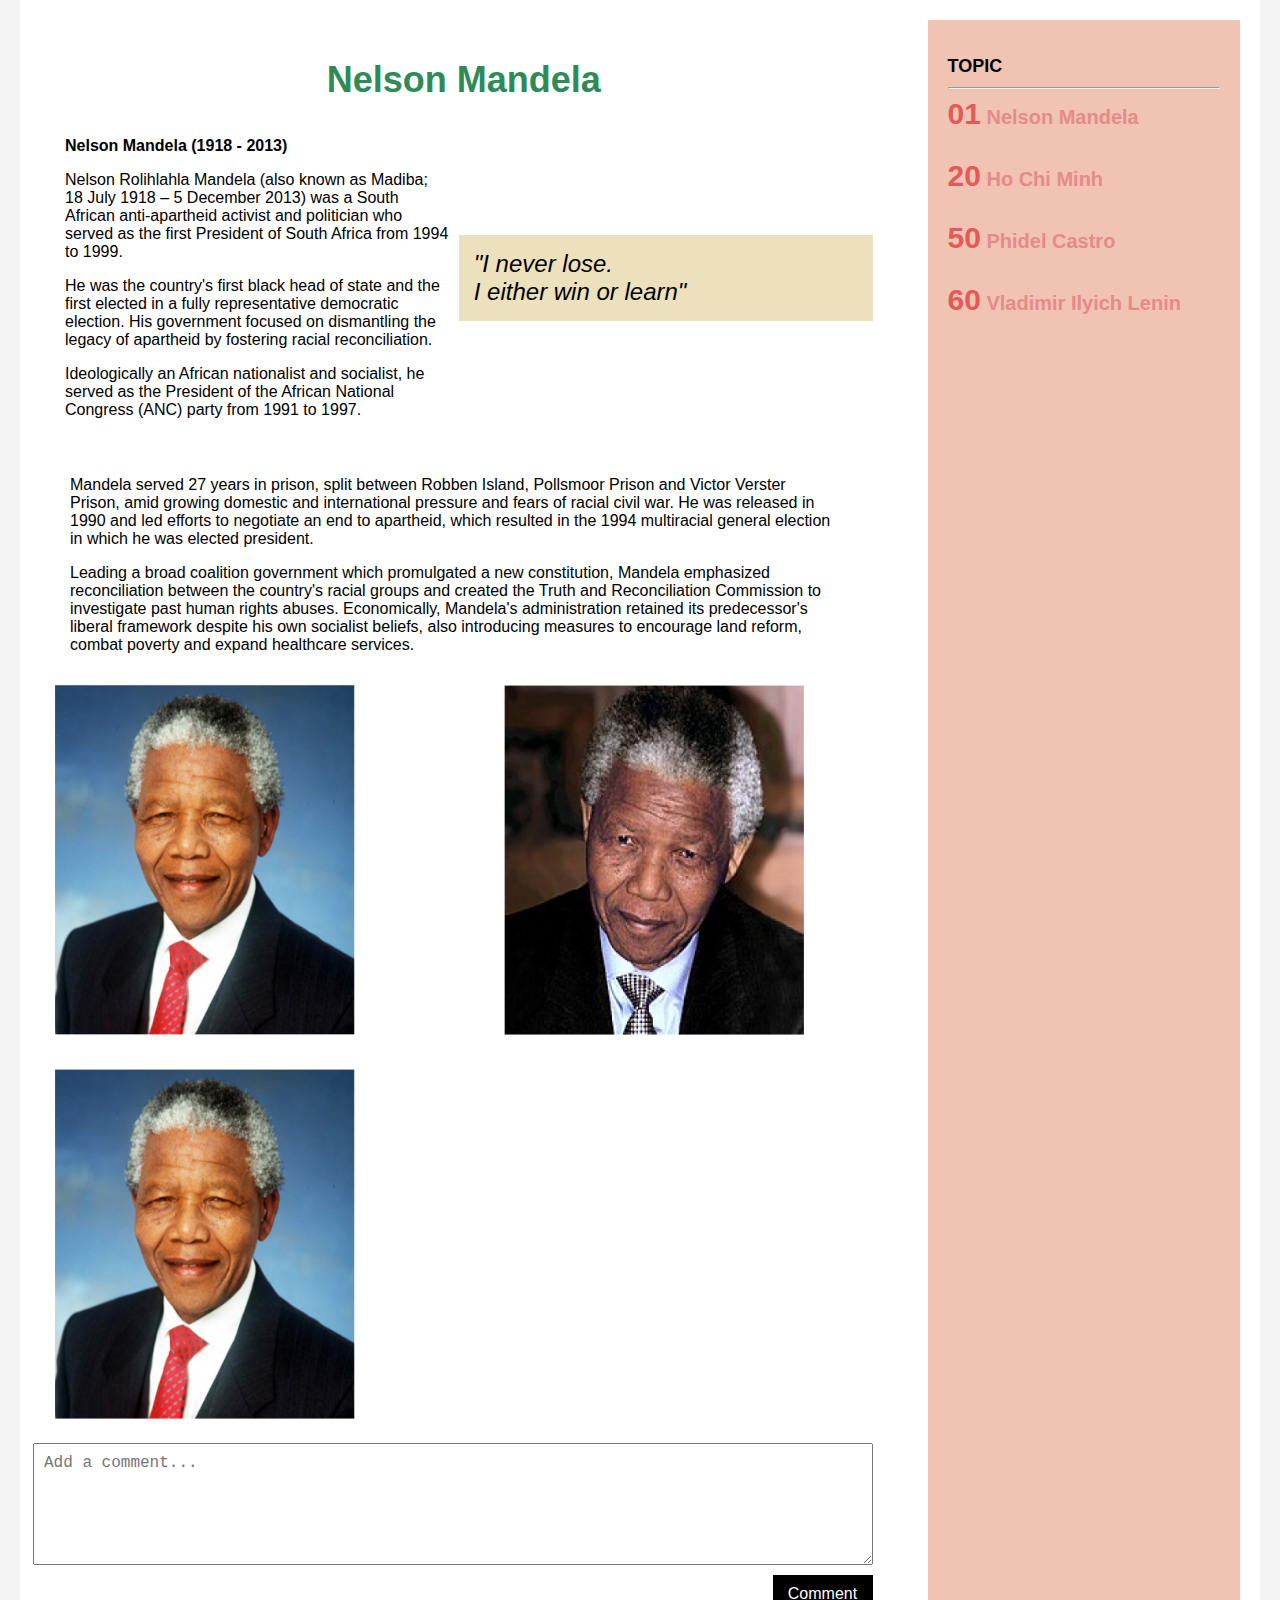
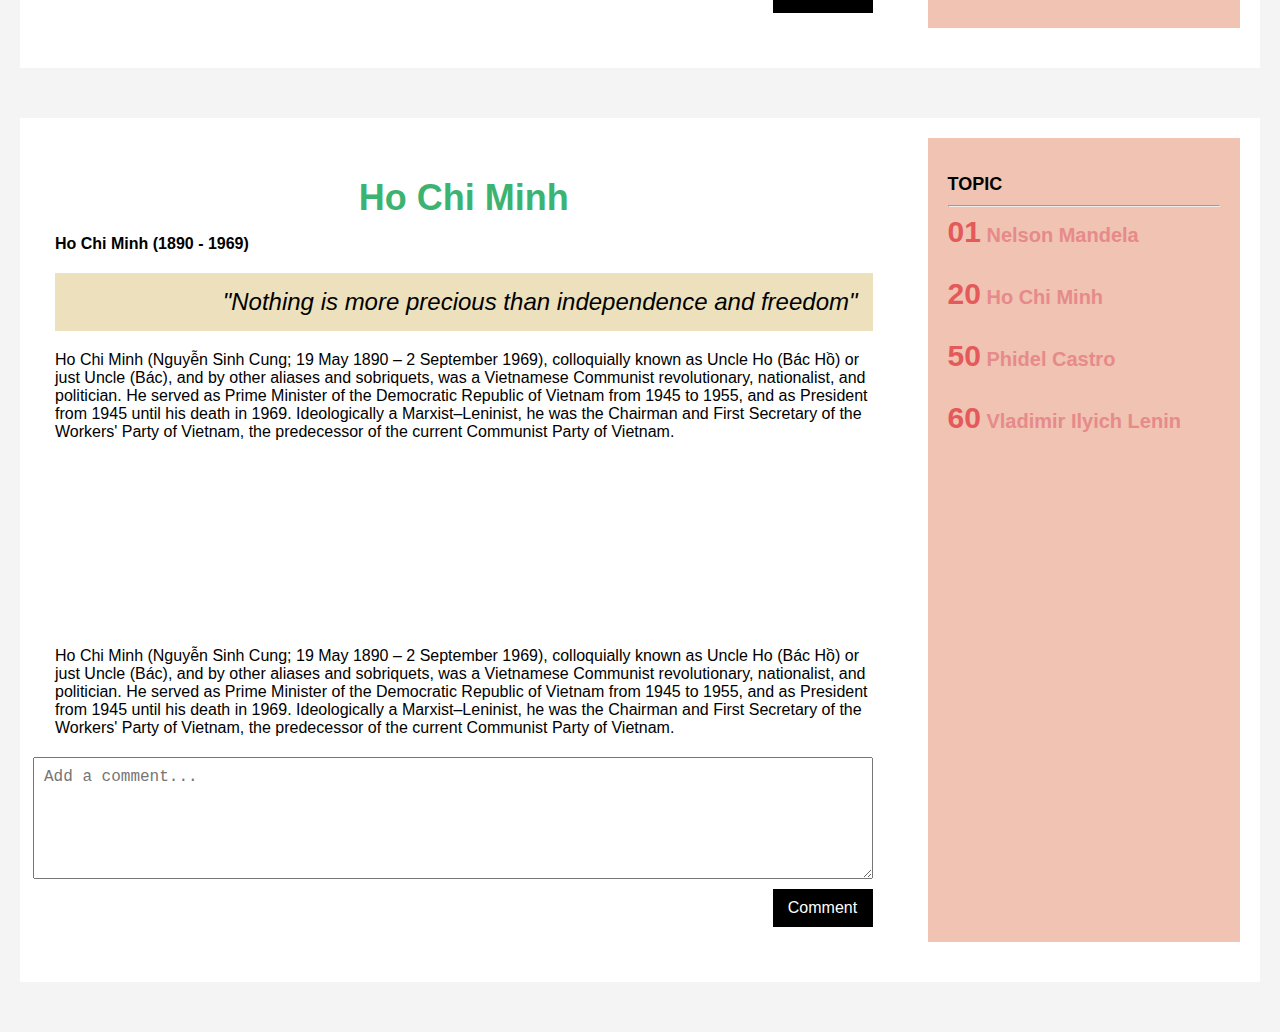
==== index.html @ c8f8b562 "first commit" ====
<!DOCTYPE html>
<html lang="en" >
<head>
    <meta charset="UTF-8">
    <meta name="viewport" content="width=device-width, initial-scale=1.0">
    <title>Trang Chu</title>
    <link rel="stylesheet" href="css/main.css">
    <script src="./js/index.js"></script>

</head>
<body>
<section id="ne">
    <div class="container section">
        <div class="content">
            <div class="text">
                <div>

                    <h1 style="text-align: center">Nelson Mandela</h1>
                    <div class="div">
                        <div class="div1">
                            <p><strong>Nelson Mandela (1918 - 2013)</strong></p>
                            <p>Nelson Rolihlahla Mandela (also known as Madiba; 18 July 1918 – 5 December 2013) was a
                                South
                                African anti-apartheid activist and politician who served as the first President of
                                South
                                Africa from 1994 to 1999.</p>
                            <p>He was the country's first black head of state and the first elected in a fully
                                representative democratic election. His government focused on dismantling the legacy of
                                apartheid by fostering racial reconciliation.</p>
                            <p>Ideologically an African nationalist and socialist, he served as the President of the
                                African
                                National Congress (ANC) party from 1991 to 1997.</p>
                        </div>
                        <div class="quote div2">
                            "I never lose. <br>I either win or learn"
                        </div>
                    </div>
                    <div class="text">
                        <p>Mandela served 27 years in prison, split between Robben Island, Pollsmoor Prison and Victor
                            Verster Prison, amid growing domestic and international pressure and fears of racial civil
                            war. He was released in 1990 and led efforts to negotiate an end to apartheid, which
                            resulted in the 1994 multiracial general election in which he was elected president.</p>
                        <p>Leading a broad coalition government which promulgated a new constitution, Mandela emphasized
                            reconciliation between the country's racial groups and created the Truth and Reconciliation
                            Commission to investigate past human rights abuses. Economically, Mandela's administration
                            retained its predecessor's liberal framework despite his own socialist beliefs, also
                            introducing measures to encourage land reform, combat poverty and expand healthcare
                            services.</p>
                    </div>
                    <div class="img">
                        <img src="./img/image1.png" alt="" class="img1">
                        <img src="./img/image3.png" alt="" class="img2">
                        <img src="./img/image2.png" alt="" class="img3">
                    </div>
                    <div class="comment-section">
                        <textarea id="submit" placeholder="Add a comment..."></textarea>
                        <button style="background-color: black">Comment</button>
                    </div>
                </div>
            </div>
            <section class="sidebar">
                <div>
                    <ul>
                        <ul>
                            <li><strong>TOPIC</strong></li>
                            <hr>
                            <li><a href="#ne" style="text-decoration: none ; color: #e68a8a ; font-size: 20px"><b
                                    style="font-size: 30px ; color: #e45959"> 01</b> Nelson Mandela</a></li>
                            <br>
                            <li><a href="#ne" style="text-decoration: none ; color: #e68a8a ; font-size: 20px"><b
                                    style="font-size: 30px ; color: #e45959"> 20</b> Ho Chi Minh</a></li>
                            <br>
                            <li><a href="#ne" style="text-decoration: none ; color: #e68a8a ; font-size: 20px"><b
                                    style="font-size: 30px ; color: #e45959"> 50</b> Phidel Castro</a></li>
                            <br>
                            <li><a href="#ne" style="text-decoration: none ; color: #e68a8a ; font-size: 20px"><b
                                    style="font-size: 30px ; color: #e45959"> 60</b> Vladimir Ilyich Lenin</a></li>
                        </ul>
                    </ul>
                </div>
            </section>

        </div>
    </div>
</section>
<section id="ho">
    <div class="container section">
        <div class="content">
            <div class="text">
                <h1 class="hcm" style="text-align: center">Ho Chi Minh</h1>
                <p><strong>Ho Chi Minh (1890 - 1969)</strong></p>
                <div class="quote div3">
                    "Nothing is more precious than independence and freedom"
                </div>
                <p>Ho Chi Minh (Nguyễn Sinh Cung; 19 May 1890 – 2 September 1969), colloquially known as Uncle Ho (Bác
                    Hồ) or just Uncle (Bác), and by other aliases and sobriquets, was a Vietnamese Communist
                    revolutionary, nationalist, and politician. He served as Prime Minister of the Democratic Republic
                    of Vietnam from 1945 to 1955, and as President from 1945 until his death in 1969. Ideologically a
                    Marxist–Leninist, he was the Chairman and First Secretary of the Workers' Party of Vietnam, the
                    predecessor of the current Communist Party of Vietnam.</p>
                <div class="video">
                    <iframe src="https://www.youtube.com/embed/2RoQmo-JPtw?si=O5Ec42qd9yFEDAe8"
                            title="YouTube video player" frameborder="0"
                            allow="accelerometer; autoplay; clipboard-write; encrypted-media; gyroscope; picture-in-picture; web-share"
                            referrerpolicy="strict-origin-when-cross-origin" allowfullscreen></iframe>
                </div>
                <p>Ho Chi Minh (Nguyễn Sinh Cung; 19 May 1890 – 2 September 1969), colloquially known as Uncle Ho (Bác
                    Hồ) or just Uncle (Bác), and by other aliases and sobriquets, was a Vietnamese Communist
                    revolutionary, nationalist, and politician. He served as Prime Minister of the Democratic Republic
                    of Vietnam from 1945 to 1955, and as President from 1945 until his death in 1969. Ideologically a
                    Marxist–Leninist, he was the Chairman and First Secretary of the Workers' Party of Vietnam, the
                    predecessor of the current Communist Party of Vietnam.</p>

                <div class="comment-section">
                    <textarea id="from" placeholder="Add a comment..."></textarea>
                    <button style="background-color: black">Comment</button>
                </div>
            </div>
            <section class="sidebar">
                <div>
                    <ul>
                        <ul>
                            <li><strong>TOPIC</strong></li>
                            <hr>
                            <li><a href="#ne" style="text-decoration: none ; color: #e68a8a ; font-size: 20px"><b
                                    style="font-size: 30px ; color: #e45959"> 01</b> Nelson Mandela</a></li>
                            <br>
                            <li><a href="#ne" style="text-decoration: none ; color: #e68a8a ; font-size: 20px"><b
                                    style="font-size: 30px ; color: #e45959"> 20</b> Ho Chi Minh</a></li>
                            <br>
                            <li><a href="#ne" style="text-decoration: none ; color: #e68a8a ; font-size: 20px"><b
                                    style="font-size: 30px ; color: #e45959"> 50</b> Phidel Castro</a></li>
                            <br>
                            <li><a href="#ne" style="text-decoration: none ; color: #e68a8a ; font-size: 20px"><b
                                    style="font-size: 30px ; color: #e45959"> 60</b> Vladimir Ilyich Lenin</a></li>
                        </ul>
                    </ul>
                </div>
            </section>
        </div>
    </div>
</section>
</body>
</html>
---- css/main.css ----
body {
    font-family: Arial, sans-serif;
    margin: 0;
    padding: 0;
    background-color: #f4f4f4;
}

.container {
    max-width: 1200px;
    margin: 0 auto;
    padding: 20px;
    background-color: white;
}

.section {
    margin-bottom: 50px;
}

.content {
    display: flex;
    flex-direction: row;
    margin-bottom: 20px;
}

.content .text {
    flex: 3;
    padding: 15px;
    text-color: #f3efef
    margin-left: 20px; /* Lề trái */
    margin-right: 20px; /* Lề phải */
}

.content .sidebar {
    flex: 1;
    background-color: rgba(237, 184, 166, 0.85);
    padding: 20px;
    margin-left: 20px;
}

h1 {
    color: #2e8b57;
    font-size: 36px;
    margin-bottom: 10px;
}

h1.hcm{
    color: #3cb371;
}

.quote {
    font-style: italic;
    font-size: 24px;
    text-align: right;
    margin: 20px 0;
}

.images, .video {
    display: flex;
    flex-direction: column;
    align-items: center;
    margin-top: 20px;
}

.images img, .video iframe {
    width: 80%;
    height: auto;
    margin-bottom: 20px;
}

.comment-section {
    margin-top: 20px;
    display: flex;
    align-items: flex-end;
    flex-direction: column;

}

.comment-section textarea {
    width: 100%;
    height: 100px;
    padding: 10px;
    font-size: 16px;
}

.comment-section button {
    display: block;
    width: 100px;
    padding: 10px;
    background-color: #2e8b57;
    color: white;
    border: none;
    font-size: 16px;
    cursor: pointer;
    margin-top: 10px;
}

.sidebar ul {
    list-style-type: none;
    padding: 0;
}

.sidebar ul li {
    font-size: 18px;
    margin-bottom: 10px;
}

ul li {
    font-weight: bold;
    font-size: 50px
}

.div {
display: flex;
    justify-content: space-between;
    align-items: flex-start;
}

.div1 {
    flex: 1;
    padding: 10px;
}

.div2 {
    flex: 1;
    padding: 15px;
    text-align: left;
    align-self: center;
    background: #ede0bc;
}
.div3{
    flex: 1;
    padding: 15px;
    text-align: right;
    align-self: center;
    background: #ede0bc;
}
.img{
}
.img1,
.img2,
.img3{
    width: 300px;
    height: 350px;
}
.img2{
    margin-left: 145px;
}
.img3{
    margin-top: 30px;
}
.main{
    background-color:#ece6e6;
    margin-left: 70px;
}
.main1{
    border-bottom: 1px solid black;
}
.video1{
    width: 800px;
}
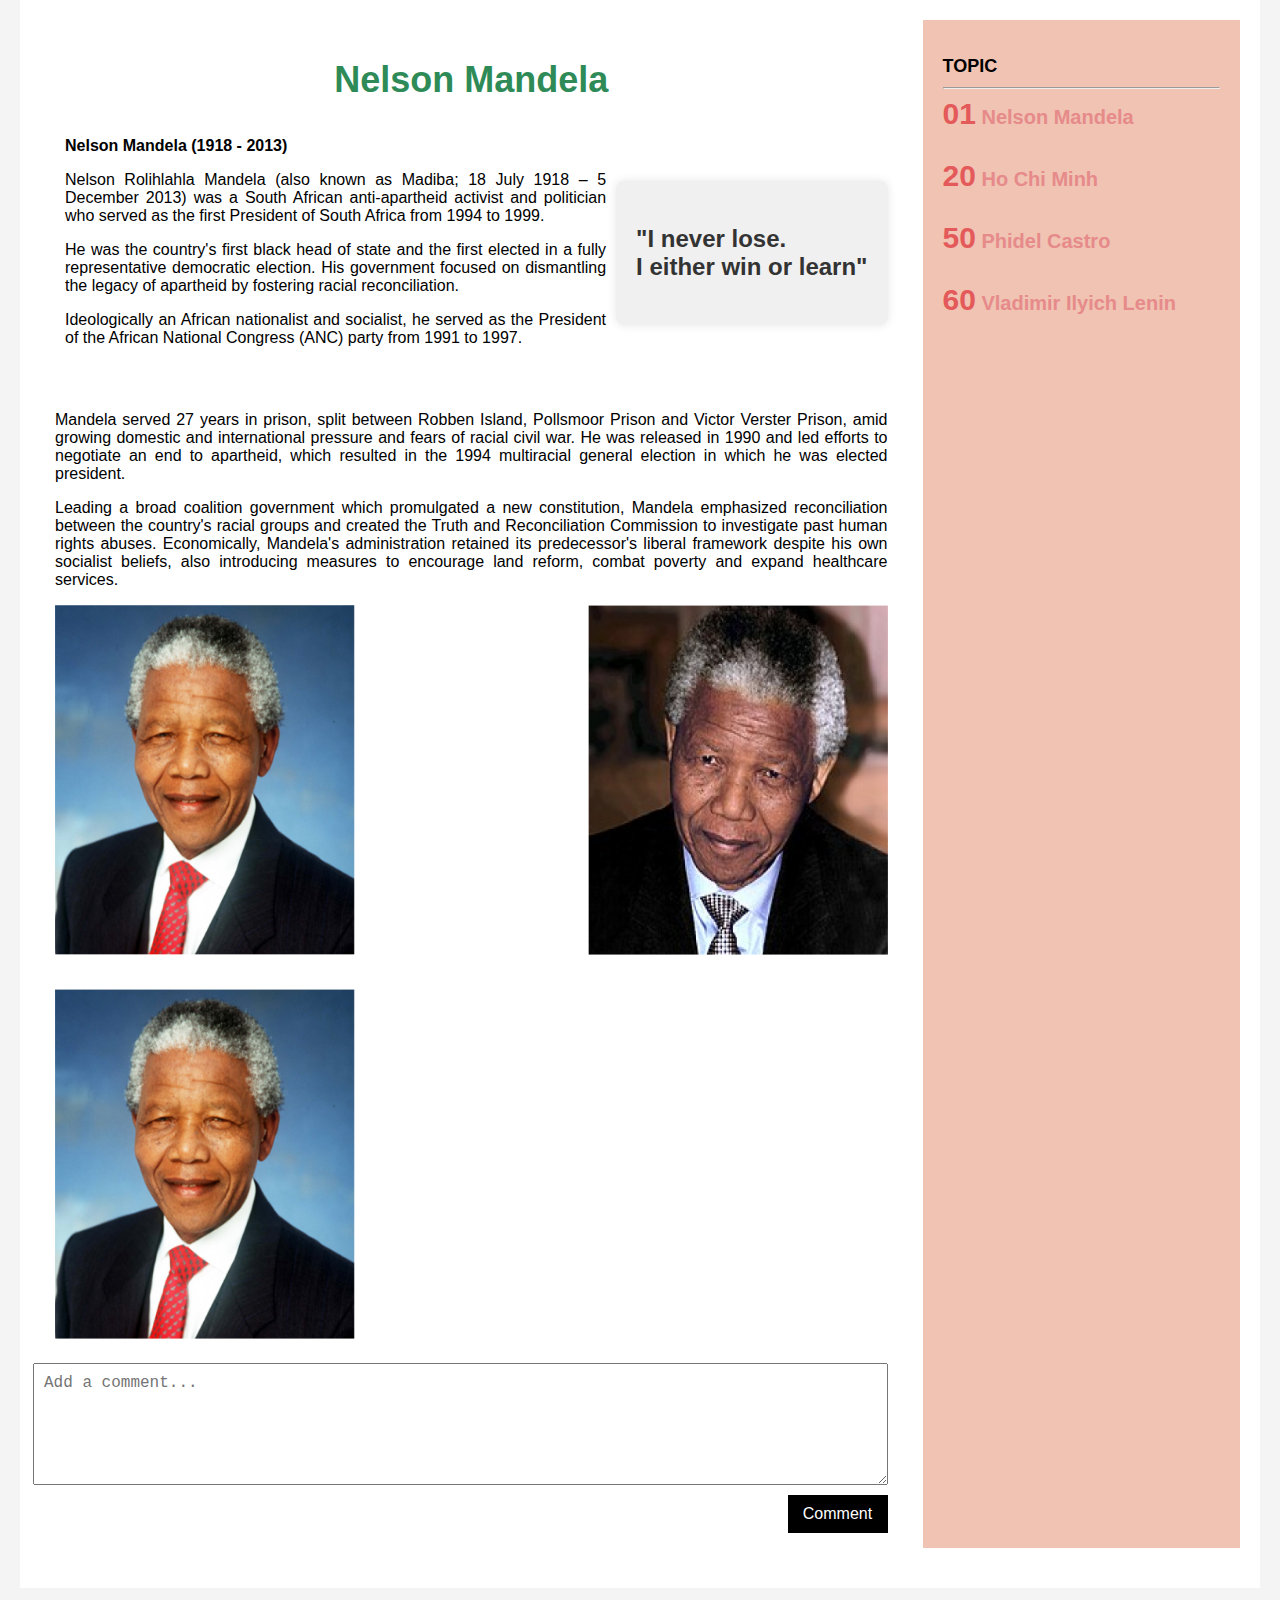
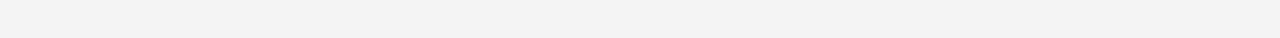
==== commit 8ac5bf16: "25/6/2024 agissment" ====
--- a/index.html
+++ b/index.html
@@ -1,15 +1,15 @@
 <!DOCTYPE html>
-<html lang="en" >
+<html lang="en">
 <head>
     <meta charset="UTF-8">
     <meta name="viewport" content="width=device-width, initial-scale=1.0">
-    <title>Trang Chu</title>
+    <title>Nelson Mandela</title>
     <link rel="stylesheet" href="css/main.css">
     <script src="./js/index.js"></script>
 
 </head>
 <body>
-<section id="ne">
+<section id="menu">
     <div class="container section">
         <div class="content">
             <div class="text">
@@ -31,11 +31,11 @@
                                 African
                                 National Congress (ANC) party from 1991 to 1997.</p>
                         </div>
-                        <div class="quote div2">
-                            "I never lose. <br>I either win or learn"
+                        <div class="quote-container1">
+                            <p class="quote1">"I never lose.<br>I either win or learn"</p>
                         </div>
                     </div>
-                    <div class="text">
+                    <div class="text1">
                         <p>Mandela served 27 years in prison, split between Robben Island, Pollsmoor Prison and Victor
                             Verster Prison, amid growing domestic and international pressure and fears of racial civil
                             war. He was released in 1990 and led efforts to negotiate an end to apartheid, which
@@ -53,8 +53,9 @@
                         <img src="./img/image2.png" alt="" class="img3">
                     </div>
                     <div class="comment-section">
-                        <textarea id="submit" placeholder="Add a comment..."></textarea>
-                        <button style="background-color: black">Comment</button>
+                        <textarea id="from" placeholder="Add a comment..."></textarea>
+                        <button style="background-color: black" onclick="submitComment()">Comment</button>
+                        <p id="feedback" style="color: red; display: none;">Please write some of your feelings.</p>
                     </div>
                 </div>
             </div>
@@ -64,16 +65,17 @@
                         <ul>
                             <li><strong>TOPIC</strong></li>
                             <hr>
-                            <li><a href="#ne" style="text-decoration: none ; color: #e68a8a ; font-size: 20px"><b
+                            <li><a href="index.html" style="text-decoration: none ; color: #e68a8a ; font-size: 20px"><b
                                     style="font-size: 30px ; color: #e45959"> 01</b> Nelson Mandela</a></li>
                             <br>
-                            <li><a href="#ne" style="text-decoration: none ; color: #e68a8a ; font-size: 20px"><b
+                            <li><a href="index1.html"
+                                   style="text-decoration: none ; color: #e68a8a ; font-size: 20px"><b
                                     style="font-size: 30px ; color: #e45959"> 20</b> Ho Chi Minh</a></li>
                             <br>
-                            <li><a href="#ne" style="text-decoration: none ; color: #e68a8a ; font-size: 20px"><b
+                            <li><a href="#" style="text-decoration: none ; color: #e68a8a ; font-size: 20px"><b
                                     style="font-size: 30px ; color: #e45959"> 50</b> Phidel Castro</a></li>
                             <br>
-                            <li><a href="#ne" style="text-decoration: none ; color: #e68a8a ; font-size: 20px"><b
+                            <li><a href="#" style="text-decoration: none ; color: #e68a8a ; font-size: 20px"><b
                                     style="font-size: 30px ; color: #e45959"> 60</b> Vladimir Ilyich Lenin</a></li>
                         </ul>
                     </ul>
@@ -83,62 +85,5 @@
         </div>
     </div>
 </section>
-<section id="ho">
-    <div class="container section">
-        <div class="content">
-            <div class="text">
-                <h1 class="hcm" style="text-align: center">Ho Chi Minh</h1>
-                <p><strong>Ho Chi Minh (1890 - 1969)</strong></p>
-                <div class="quote div3">
-                    "Nothing is more precious than independence and freedom"
-                </div>
-                <p>Ho Chi Minh (Nguyễn Sinh Cung; 19 May 1890 – 2 September 1969), colloquially known as Uncle Ho (Bác
-                    Hồ) or just Uncle (Bác), and by other aliases and sobriquets, was a Vietnamese Communist
-                    revolutionary, nationalist, and politician. He served as Prime Minister of the Democratic Republic
-                    of Vietnam from 1945 to 1955, and as President from 1945 until his death in 1969. Ideologically a
-                    Marxist–Leninist, he was the Chairman and First Secretary of the Workers' Party of Vietnam, the
-                    predecessor of the current Communist Party of Vietnam.</p>
-                <div class="video">
-                    <iframe src="https://www.youtube.com/embed/2RoQmo-JPtw?si=O5Ec42qd9yFEDAe8"
-                            title="YouTube video player" frameborder="0"
-                            allow="accelerometer; autoplay; clipboard-write; encrypted-media; gyroscope; picture-in-picture; web-share"
-                            referrerpolicy="strict-origin-when-cross-origin" allowfullscreen></iframe>
-                </div>
-                <p>Ho Chi Minh (Nguyễn Sinh Cung; 19 May 1890 – 2 September 1969), colloquially known as Uncle Ho (Bác
-                    Hồ) or just Uncle (Bác), and by other aliases and sobriquets, was a Vietnamese Communist
-                    revolutionary, nationalist, and politician. He served as Prime Minister of the Democratic Republic
-                    of Vietnam from 1945 to 1955, and as President from 1945 until his death in 1969. Ideologically a
-                    Marxist–Leninist, he was the Chairman and First Secretary of the Workers' Party of Vietnam, the
-                    predecessor of the current Communist Party of Vietnam.</p>
-
-                <div class="comment-section">
-                    <textarea id="from" placeholder="Add a comment..."></textarea>
-                    <button style="background-color: black">Comment</button>
-                </div>
-            </div>
-            <section class="sidebar">
-                <div>
-                    <ul>
-                        <ul>
-                            <li><strong>TOPIC</strong></li>
-                            <hr>
-                            <li><a href="#ne" style="text-decoration: none ; color: #e68a8a ; font-size: 20px"><b
-                                    style="font-size: 30px ; color: #e45959"> 01</b> Nelson Mandela</a></li>
-                            <br>
-                            <li><a href="#ne" style="text-decoration: none ; color: #e68a8a ; font-size: 20px"><b
-                                    style="font-size: 30px ; color: #e45959"> 20</b> Ho Chi Minh</a></li>
-                            <br>
-                            <li><a href="#ne" style="text-decoration: none ; color: #e68a8a ; font-size: 20px"><b
-                                    style="font-size: 30px ; color: #e45959"> 50</b> Phidel Castro</a></li>
-                            <br>
-                            <li><a href="#ne" style="text-decoration: none ; color: #e68a8a ; font-size: 20px"><b
-                                    style="font-size: 30px ; color: #e45959"> 60</b> Vladimir Ilyich Lenin</a></li>
-                        </ul>
-                    </ul>
-                </div>
-            </section>
-        </div>
-    </div>
-</section>
 </body>
 </html>--- a/css/main.css
+++ b/css/main.css
@@ -25,11 +25,12 @@
 .content .text {
     flex: 3;
     padding: 15px;
-    text-color: #f3efef
-    margin-left: 20px; /* Lề trái */
-    margin-right: 20px; /* Lề phải */
+    text-color: #f3efef;
+    text-align:justify
 }
-
+.text1{
+    text-align:justify;
+}
 .content .sidebar {
     flex: 1;
     background-color: rgba(237, 184, 166, 0.85);
@@ -47,24 +48,12 @@
     color: #3cb371;
 }
 
-.quote {
-    font-style: italic;
-    font-size: 24px;
-    text-align: right;
-    margin: 20px 0;
-}
 
 .images, .video {
     display: flex;
     flex-direction: column;
     align-items: center;
     margin-top: 20px;
-}
-
-.images img, .video iframe {
-    width: 80%;
-    height: auto;
-    margin-bottom: 20px;
 }
 
 .comment-section {
@@ -133,6 +122,7 @@
     text-align: right;
     align-self: center;
     background: #ede0bc;
+    flex-direction:row-reverse;
 }
 .img{
 }
@@ -155,6 +145,55 @@
 .main1{
     border-bottom: 1px solid black;
 }
-.video1{
-    width: 800px;
+.video1 {
+    position: relative;
+    padding-bottom: 56.25%; /* 16:9 aspect ratio (adjust as needed) */
+    height: 0;
+    overflow: hidden;
 }
+
+.video1 iframe {
+    position: absolute;
+    top: 0;
+    left: 0;
+    width: 100%;
+    height: 100%;
+}
+.quote-style {
+    font-weight: bold;
+    font-size: 18px;
+    color: black;
+    background-color: #eac8be;
+    padding: auto;
+    border-radius: 3px;
+    text-align: right;
+}
+.quote-container {
+    text-align: left;
+    background-color: #f0f0f0;
+    padding: 10px 20px;
+    margin: 10px 112px;
+    max-width: 600px;
+    border-radius: 8px;
+    box-shadow: 0 0 10px rgba(0,0,0,0.1);
+}
+.quote {
+    font-size: 24px;
+    font-weight: bold;
+    color: #333;
+}
+.quote-container1 {
+    text-align: left;
+    background-color: #f0f0f0;
+    padding: 20px;
+    margin: 70px auto;
+    max-width: 600px;
+    border-radius: 8px;
+    box-shadow: 0 0 10px rgba(0,0,0,0.1);
+    align-items: center;
+}
+.quote1 {
+    font-size: 24px;
+    font-weight: bold;
+    color: #333;
+}
